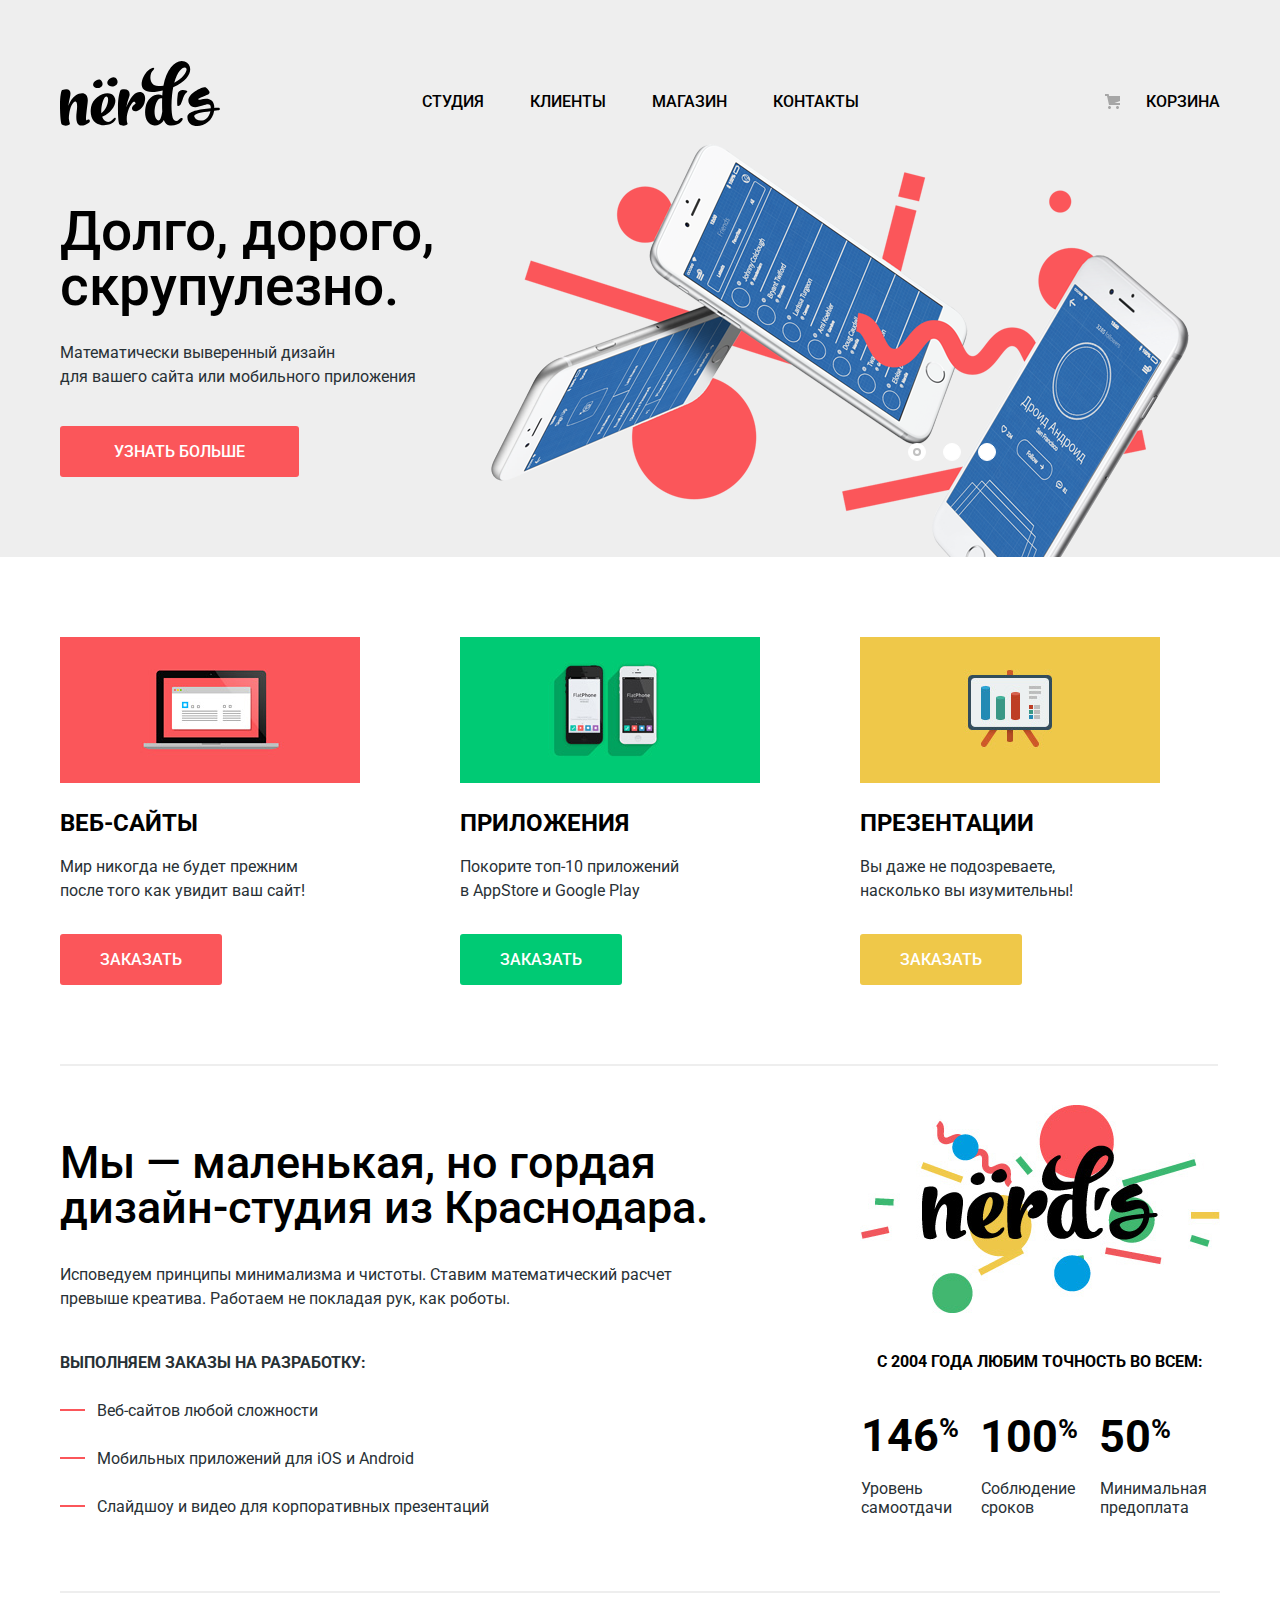
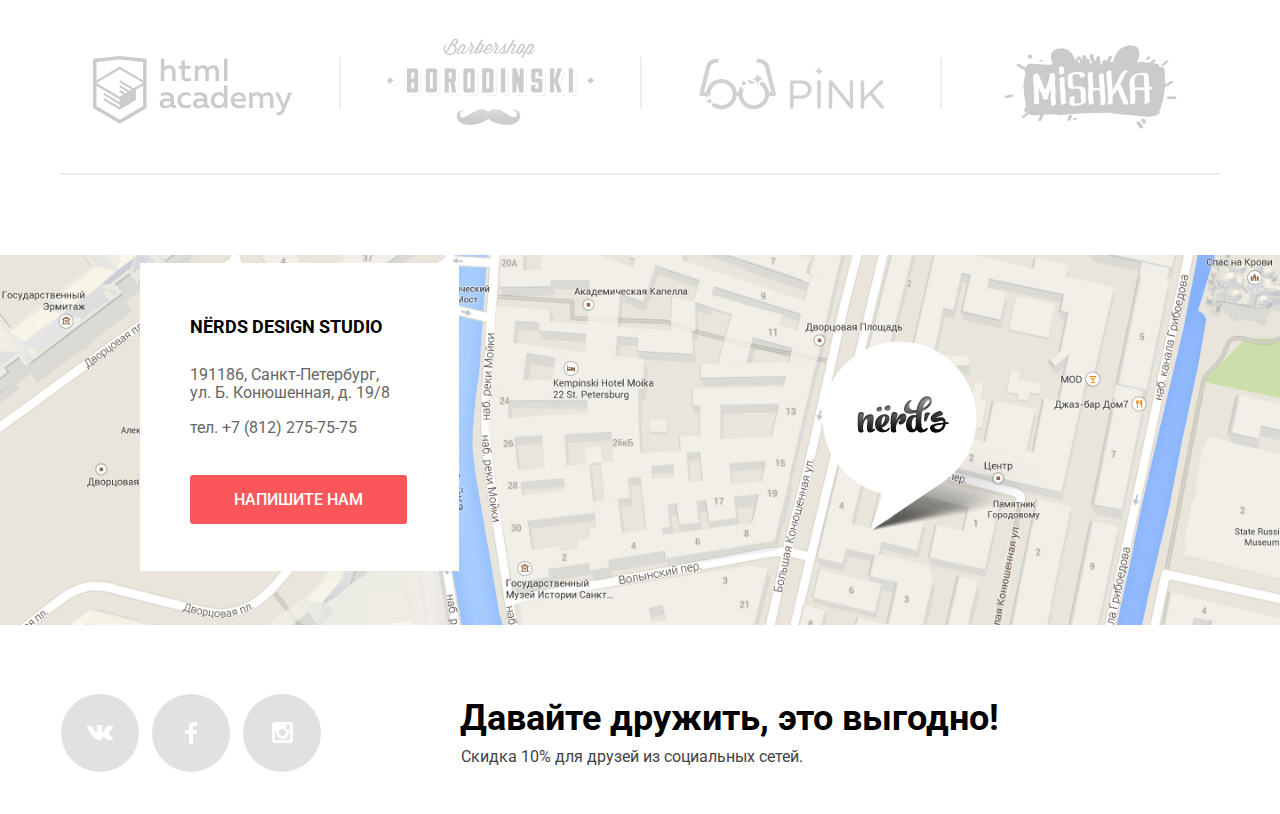
==== index.html @ abfa1b50 "Окончательные правки перед проверкой" ====
<!DOCTYPE html>
<html class="page" lang="ru">

<head>
  <meta charset="utf-8" />
  <title>HTML Academy: Нёрдс</title>
  <link href="https://fonts.googleapis.com/css2?family=Roboto:wght@400;500;700&display=swap" rel="stylesheet" />
  <link rel="stylesheet" href="css/normalize.css" />
  <link rel="stylesheet" href="css/style.css" />
</head>

<body class="page-body">
  <header class="main-header">
    <div class="main-navigation-container">
      <nav class="main-navigation">
        <a href="index.html " class="main-logo">
          <img src="img/nerds-logo.svg" class="main-logo-item" alt="Логотип дизайн студии Нёрдс" />
        </a>
        <ul class="nav-list">
          <li><a href="index.html" class="nav-item">Студия</a></li>
          <li><a href="blank.html" class="nav-item">Клиенты</a></li>
          <li><a href="catalog.html" class="nav-item">Магазин</a></li>
          <li><a href="blank.html" class="nav-item">Контакты</a></li>
        </ul>
        <ul class="basket">
          <li><img src="img/cart-icon.svg" width="15" height="15" alt="Иконка корзины" class="basket-ikon" /></li>
          <li><a href="https://blank.html/" class="basket-href">Корзина</a></li>
        </ul>
      </nav>
    </div>
  </header>
  <main class="main-content">
    <h1 class="visually-hidden">Дизайн-Студия Нёрдс</h1>
    <div class="slider-container">
      <ul class="slider-list">
        <li class="slider-item first current">
          <h3>
            Долго, дорого,<br />
            скрупулезно.
          </h3>
          <p>
            Математически выверенный дизайн<br />
            для вашего сайта или мобильного приложения
          </p>
          <a href="#" class="more-info-slider-btn" name="more-info-slider">Узнать больше</a>
          <div class="first-slide"></div>
        </li>
        <li class="slider-item second">
          <h3>
            Любим математику<br />
            как никто другой
          </h3>
          <p>
            Никакого креатива, только математические формулы<br />
            для расчета идеальных пропорций
          </p>
          <a href="#" class="more-info-slider-btn" name="more-info-slider">Узнать больше</a>
          <div class="second-slide"></div>
        </li>
        <li class="slider-item third">
          <h3>
            Только ночь,<br />
            только хардкор
          </h3>
          <p>
            Работать днем, как все? Мы против этого.<br />
            Ближе к полуночи работа только начинается.
          </p>
          <a href="#" class="more-info-slider-btn" name="more-info-slider">Узнать больше</a>
          <div class="third-slide"></div>
        </li>
      </ul>
      <div class="buttons-slider-container">
        <button type="button" name="1-slider" class="button-slider 1-slider">
          <div class="checked-button current"></div>
        </button>
        <button type="button" name="2-slider" class="button-slider 2-slider">
          <div class="checked-button"></div>
        </button>
        <button type="button" name="3-slider" class="button-slider 3-slider">
          <div class="checked-button"></div>
        </button>
      </div>
    </div>
    <div class="main-container">
      <section class="services">
        <h2 class="visually-hidden">Услуги</h2>
        <ul class="services-list">
          <li class="services-item img1">
            <h3>Веб-сайты</h3>
            <p>Мир никогда не будет прежним <br>после того как увидит ваш сайт!</p>
            <a href="#" class="web-order-btn" name="Web-order">Заказать</a>
          </li>
          <li class="services-item img2">
            <h3>Приложения</h3>
            <p>Покорите топ-10 приложений <br>в AppStore и Google Play</p>
            <a href="#" class="app-order-btn" name="App-order">Заказать</a>
          </li>
          <li class="services-item img3">
            <h3>Презентации</h3>
            <p>Вы даже не подозреваете, <br>насколько вы изумительны!</p>
            <a href="#" class="pres-order-btn" name="Pres-order">Заказать</a>
          </li>
        </ul>
      </section>
      <section class="about">
        <div class="about-container first">
          <h2 class="visually-hidden">О нас</h2>
          <p class="about-content heading">Мы — маленькая, но гордая дизайн-студия из Краснодара.</p>
          <p class="about-content description">Исповедуем принципы минимализма и чистоты. Ставим математический расчет
            превыше креатива. Работаем не покладая рук, как роботы.</p>
          <p class="about-content order-list">Выполняем заказы на разработку:</p>
          <ul class="features-list">
            <li class="features-item">Веб-сайтов любой сложности</li>
            <li class="features-item">Мобильных приложений для iOS и Android</li>
            <li class="features-item">Слайдшоу и видео для корпоративных презентаций</li>
          </ul>
        </div>
        <div class="about-container second">
          <img src="img/nerds-illustration1.jpg" width="360" height="208" alt="Логотип Нёрдс" />
          <p class="description-heading">с 2004 года Любим точность во всем:</p>
          <dl class="description-list">
            <div class="des-list-cont">
              <dt class="description-term one">Уровень самоотдачи</dt>
              <dd class="description-definition one">146<sup>%</sup></dd>
            </div>
            <div class="des-list-cont">
              <dt class="description-term two">Соблюдение сроков</dt>
              <dd class="description-definition two">100<sup>%</sup></dd>
            </div>
            <div class="des-list-cont">
              <dt class="description-term three">Минимальная предоплата</dt>
              <dd class="description-definition three">50<sup>%</sup></dd>
            </div>
          </dl>
        </div>
      </section>
      <section class="companies">
        <h2 class="visually-hidden">Партнеры</h2>
        <a href="https://htmlacademy.ru/intensive/htmlcss">
          <img src="img/group5.svg" alt="Html Academy" class="companies-item academy" />
        </a>
        <div class="border-element boone"></div>
        <a href="">
          <img src="img/logo-22.svg" alt="Barbershop Borodinski" class="companies-item borodinski" />
        </a>
        <div class="border-element botwo"></div>
        <a href="">
          <img src="img/logo-32.svg" alt="Pink" class="companies-item pink" />
        </a>
        <div class="border-element bothree"></div>
        <a href="">
          <img src="img/logo-42.svg" alt="Mishka" class="companies-item mishka" />
        </a>
      </section>
    </div>
  </main>
  <footer class="main-footer">
    <div class="map">
      <img src="img/map.jpg" alt="map" class="map-item">
      <img src="img/map-marker.png" alt="map-marker" class="map-marker">
      <div class="address-card">
        <h4>NЁRDS DESIGN STUDIO</h4>
        <p>191186, Санкт-Петербург,<br>ул. Б. Конюшенная, д. 19/8</p>
        <p class="adress-kard-p-position">тел. +7 (812) 275-75-75</p>
        <a href="#" class="adress-btn" name="adress-btn">Напишите нам</a>
      </div>
    </div>
    <div class="footer-container">
      <ul class="social">
        <li class="social-item">
          <a href="https://vk.com/" class="a-btn-soc"><img src="img/vk-icon.svg" class="a-btn-soc-icon"
              alt="vk_logo" /></a>
        </li>
        <li class="social-item">
          <a href="https://ru-ru.facebook.com/" class="a-btn-soc"><img src="img/fb-icon.svg" class="a-btn-soc-icon"
              alt="facebook" /></a>
        </li>
        <li class="social-item">
          <a href="https://www.instagram.com/" class="a-btn-soc"><img src="img/insta-icon.svg" class="a-btn-soc-icon"
              alt="instagram" /></a>
        </li>
      </ul>
      <div class="stuff">
        <p class="stuff-high">Давайте дружить, это выгодно!</p>
        <p class="stuff-low">Скидка 10% для друзей из социальных сетей.</p>
      </div>
    </div>
  </footer>
  <section class="modal-window">
    <h3>Напишите нам</h3>
    <form action="https://echo.htmlacademy.ru/courses" method="post" class="form-container">
      <label class="labelform name">
        Ваше имя:<input type="text" name="username" id="username-field" placeholder="Имя Фамилия"
          class="field name-field">
      </label>
      <label class="labelform email">
        Ваш email:<input type="email" name="user-email" id="user-email-field" placeholder="email@example.com"
          class="field mail-field">
      </label>
      <label class="labelform message">
        Текст письма:<textarea name="message" id="message-field" placeholder="В свободной форме"
          class="field message-field"></textarea>
      </label>
      <input type="submit" value="отправить" class="submit-button">
    </form>
    <button class="close-modal-button" aria-label="Закрыть"><img src="img/close-modal.svg"></button>
  </section>
</body>

</html>
---- css/style.css ----
:root {
  /*background color*/
  --main-background: #eeeeee;
  /*text-color*/
  --black-text: #000000;
  --white-text: #ffffff;
  --gray-text: #283136;
  --gray-text-product: #666666;
  --footer-text-p: #444444;

  /*special-colors*/
  --text-guidance: #fb565a;
  --main-logo-pressed: #a6a6a6;
  --catalog-button-guidance: #dfdfdf;
  --catalog-button-pressed: #d5d5d5;
  --logo-color-pressed: #a6a6a6;
  --product-background: #f2f2f2;
  --buy-bar-color: #4d4d4d;
  --range-line-color: #d7dcdf;

  /*Buttons*/

  --button-web: #fb565a;
  --web-order-btn-guidance: #e74246;
  --web-order-btn-pressed: #d7373b;

  --button-app: #00ca74;
  --app-order-btn-guidance: #00bc6c;
  --app-order-btn-pressed: #00aa62;

  --button-pres: #efc849;
  --pres-order-btn-guidance: #eab534;
  --pres-order-btn-pressed: #e5a722;
}

body {
  margin: 0px;
  padding: 0px;
  font-family: "Roboto", Arial, sans-serif;
  font-size: 16px;
  line-height: 24px;
  font-weight: 400;
  color: var(--black-text);
}
.page {
  height: 100%;
}
.page-body {
  min-height: 100%;
  display: grid;
  grid-template-rows: min-content 1fr min-content;
  align-content: start;
}
.page a {
  text-decoration: none;
}
img {
  max-width: 100%;
  height: auto;
}
.visually-hidden {
  position: absolute;
  width: 1px;
  height: 1px;
  margin: -1px;
  border: 0;
  padding: 0;
  white-space: nowrap;
  -webkit-clip-path: inset(100%);
  clip-path: inset(100%);
  clip: rect(0 0 0 0);
  overflow: hidden;
}

/*Header, navigation*/
.main-navigation {
  font-weight: 500;
  font-size: 16px;
  line-height: 30px;
  text-transform: uppercase;
  background-color: var(--main-background);
  display: flex;
  justify-content: space-between;
  align-items: center;
  width: 1160px;
  margin: 0 auto;
  padding: 0 10px;
  padding-top: 60px;
}
.main-navigation-container {
  background-color: var(--main-background);
}
.nav-list {
  position: relative;
  left: -22px;
  list-style: none;
  margin-top: 23px;
  padding: 0;
  display: flex;
  justify-content: space-between;
  align-items: center;
  width: 437px;
}
.basket {
  position: relative;
  top: 4px;
  list-style: none;
  margin: 0;
  padding: 0;
  display: flex;
  justify-content: space-between;
  width: 115px;
}
.basket-ikon {
  position: relative;
  top: 2px;
  max-width: 100%;
}
.nav-list a,
.basket a {
  color: var(--black-text);
}

.nav-list a:hover,
.nav-list a:focus,
.basket a:hover,
.basket a:focus {
  color: var(--text-guidance);
}
.nav-list a:active,
.basket a:active {
  cursor: default;
  mix-blend-mode: normal;
  opacity: 0.3;
  color: var(--black-text);
}
.nav-item.active {
  border-bottom: 2px solid var(--text-guidance);
  padding-bottom: 19px;
}
/*Slider*/
.slider-list {
  display: grid;
  grid-template-rows: 1fr;
  width: 1160px;
  margin: 0 auto;
  padding: 0px;
  margin-bottom: 6px;
}
.slider-container {
  background-color: var(--main-background);
  padding-bottom: 80px;
}
.slider-item {
  list-style: none;
  position: relative;
  display: none;
}
.slider-item.current {
  display: block;
}
.first-slide {
  position: absolute;
  top: -10px;
  left: 397px;
  z-index: 0;
  width: 760px;
  height: 431px;
  background-image: url("../img/nerds-index-slide1.png");
  background-repeat: no-repeat;
}
.second-slide {
  position: absolute;
  top: -11px;
  left: 397px;
  z-index: 0;
  width: 760px;
  height: 431px;
  background-image: url("../img/nerds-index-slide2.png");
  background-repeat: no-repeat;
  overflow: hidden;
}
.third-slide {
  position: absolute;
  top: -10px;
  left: 397px;
  z-index: 0;
  width: 760px;
  height: 431px;
  background-image: url("../img/nerds-index-slide3.png");
  background-repeat: no-repeat;
  overflow: hidden;
}
.slider-item h3 {
  position: relative;
  top: 13px;
  z-index: 1;
  font-weight: 500;
  font-size: 55px;
  line-height: 55px;
  margin-bottom: 25px;
}
.slider-item.second p {
  position: relative;
  top: 26px;
}
.slider-item.third p {
  position: relative;
  top: 26px;
}
.slider-item p {
  position: relative;
  top: 15px;
  z-index: 1;
  font-weight: normal;
  font-size: 16px;
  line-height: 24px;
  color: var(--gray-text);
  margin-bottom: 55px;
}
.more-info-slider-btn {
  position: relative;
  top: 10px;
  z-index: 1;
  font: inherit;
  text-align: center;
  color: var(--white-text);
  vertical-align: middle;
  background-color: var(--button-web);
  border: none;
  border-radius: 3px;
  text-transform: uppercase;
  outline: none;
  font-weight: 500;
  font-size: 16px;
  line-height: 18px;
  padding: 16px 54px;
}
.more-info-slider-btn:hover,
.more-info-slider-btn:focus {
  background-color: var(--web-order-btn-guidance);
}

.more-info-slider-btn:active {
  cursor: default;
  background-color: var(--web-order-btn-pressed);
  box-shadow: inset 0px 3px 0px rgba(0, 1, 1, 0.1);
  color: rgba(255, 255, 255, 0.3);
}
.buttons-slider-container {
  width: 88px;
  margin-left: 676px;
  display: flex;
  justify-content: space-between;
  position: relative;
  top: -16px;
  left: 232px;
}
.button-slider {
  width: 18px;
  height: 18px;
  border-radius: 50%;
  background-color: white;
  border: 1px solid white;
  position: relative;
  outline: none;
}
.checked-button {
  border: 2px solid #c1c1c1;
  border-radius: 50%;
  width: 4px;
  height: 4px;
  position: absolute;
  top: 4px;
  left: 4px;
  display: none;
}
.checked-button.current {
  display: block;
}
/*Main-container*/
.main-container {
  width: 1160px;
  margin: 0 auto;
  padding: 0 10px;
}
/*Services*/
.services {
  margin-top: 80px;
  margin-bottom: 93px;
}
.services-list {
  list-style: none;
  display: grid;
  grid-template-columns: 1fr 1fr 1fr;
  column-gap: 70px;
  padding-left: 0px;
  margin: 0;
  padding: 0;
}
.services-item {
  text-align: left;
}
.services-item.img2 {
  margin-left: -10px;
}
.services-item.img3 {
  margin-left: -20px;
}
.services-item.img1::before {
  content: url("../img/illustration-11.jpg");
}
.services-item.img2::before {
  content: url("../img/illustration-21.jpg");
}
.services-item.img3::before {
  content: url("../img/illustration-31.jpg");
}
.services-item h3 {
  margin-top: 18px;
  font-size: 24px;
  line-height: 30px;
  text-transform: uppercase;
}
.services-item p {
  margin-top: -7px;
  margin-bottom: 44px;
  font-size: 16px;
  line-height: 24px;
  color: var(--gray-text);
}

.web-order-btn {
  font: inherit;
  text-align: center;
  color: var(--white-text);
  vertical-align: middle;
  background-color: var(--button-web);
  border: none;
  border-radius: 3px;
  text-transform: uppercase;
  outline: none;
  font-weight: 500;
  font-size: 16px;
  line-height: 18px;
  padding: 16px 40px;
}

.web-order-btn:hover,
.web-order-btn:focus {
  background-color: var(--web-order-btn-guidance);
}

.web-order-btn:active {
  cursor: default;
  background-color: var(--web-order-btn-pressed);
  box-shadow: inset 0px 3px 0px rgba(0, 1, 1, 0.1);
  color: rgba(255, 255, 255, 0.3);
}

.app-order-btn {
  font: inherit;
  text-align: center;
  color: var(--white-text);
  vertical-align: middle;
  background-color: var(--button-app);
  border: none;
  border-radius: 3px;
  text-transform: uppercase;
  outline: none;
  font-weight: 500;
  font-size: 16px;
  line-height: 18px;
  padding: 16px 40px;
}
.app-order-btn:hover,
.app-order-btn:focus {
  background-color: var(--app-order-btn-guidance);
}

.app-order-btn:active {
  cursor: default;
  background-color: var(--app-order-btn-pressed);
  box-shadow: inset 0px 3px 0px rgba(0, 1, 1, 0.1);
  color: rgba(255, 255, 255, 0.3);
}

.pres-order-btn {
  font: inherit;
  text-align: center;
  color: var(--white-text);
  vertical-align: middle;
  background-color: var(--button-pres);
  border: none;
  border-radius: 3px;
  text-transform: uppercase;
  outline: none;
  font-weight: 500;
  font-size: 16px;
  line-height: 18px;
  padding: 16px 40px;
}
.pres-order-btn:hover,
.pres-order-btn:focus {
  background-color: var(--pres-order-btn-guidance);
}
.pres-order-btn:active {
  cursor: default;
  background-color: var(--pres-order-btn-pressed);
  box-shadow: inset 0px 3px 0px rgba(0, 1, 1, 0.1);
  color: rgba(255, 255, 255, 0.3);
}
/*About*/
.about {
  display: grid;
  grid-template-columns: 2fr 1fr;
  border-top: 2px solid var(--main-background);
  padding-top: 39px;
  margin-bottom: 56px;
  column-gap: 140px;
  width: 1158px;
}
.about-container.first {
  margin-top: -10px;
}
.about-content.heading {
  font-weight: 500;
  font-size: 45px;
  line-height: 45px;
}
.about-content.description {
  font-size: 16px;
  line-height: 24px;
  color: var(--gray-text);
  margin-top: -12px;
}
.about-content.order-list {
  font-size: 16px;
  line-height: 24px;
  text-transform: uppercase;
  color: var(--gray-text);
  font-weight: bold;
  margin-top: 40px;
}
.features-list {
  list-style: none;
  font-size: 16px;
  line-height: 24px;
  color: var(--gray-text);
  padding-left: 0px;
  margin-top: 23px;
}
.features-item {
  margin-top: 24px;
}

.features-item::before {
  content: url("../img/ul-line-index.svg");
  margin-right: 12px;
  position: relative;
  top: -5px;
}
.about-container img {
  margin-left: 2px;
}
.description-heading {
  font-weight: bold;
  font-size: 16px;
  line-height: 24px;
  text-transform: uppercase;
  margin-top: 30px;
  margin-left: 19px;
}
.description-term {
  font-size: 16px;
  line-height: 19px;
  color: var(--gray-text);
  margin-top: 10px;
}
.description-definition {
  font-weight: bold;
  font-size: 45px;
  line-height: 64px;
  margin-left: -1px;
}
.description-definition sup {
  font-size: 61%;
}
.description-term.one {
  margin-top: 11px;
  margin-left: 3px;
}
.description-definition.one {
  margin-left: 3px;
}
.description-list {
  display: flex;
  width: 360px;
  margin-top: 30px;
}
.des-list-cont {
  display: flex;
  flex-direction: column-reverse;
  margin-left: 0px;
  margin-right: 22px;
}
/*Companies*/
.companies {
  display: flex;
  justify-content: space-around;
  align-items: center;
  border-top: 2px solid var(--main-background);
  border-bottom: 2px solid var(--main-background);
  height: 180px;
  margin-bottom: 80px;
}
.border-element {
  width: 2px;
  height: 52px;
  background-color: var(--main-background);
}
.border-element.boone {
  position: relative;
  left: -3px;
}
.border-element.botwo {
  position: relative;
  left: -24px;
}
.border-element.bothree {
  position: relative;
  left: -22px;
}
.companies-item {
  opacity: 0.2;
}
.companies-item.academy {
  position: relative;
  top: 10px;
  left: 5px;
}
.companies-item.borodinski {
  position: relative;
  top: 4px;
  left: -13px;
}
.companies-item.pink {
  position: relative;
  top: 4px;
  left: -22px;
}
.companies-item.mishka {
  position: relative;
  top: 7px;
  left: -15px;
}
.companies-item:hover,
.companies-item:focus {
  opacity: 1;
}
.companies-item:active {
  opacity: 0.1;
}
/*Footer*/
.main-footer {
  margin: 0 auto;
}
.footer-container {
  width: 1160px;
  display: grid;
  grid-template-columns: 1fr 2fr;
  margin: 0 auto;
}
.map {
  position: relative;
  justify-self: center;
  padding: 0px;
  width: 100%;
  margin: 0 auto;
}
.map-marker {
  position: absolute;
  left: 822px;
  top: 86px;
}
.address-card {
  position: absolute;
  left: 140px;
  bottom: 61px;
  width: 319px;
  height: 308px;
  background-color: var(--white-text);
}
.address-card h4 {
  font-weight: bold;
  font-size: 18px;
  line-height: 30px;
  text-transform: uppercase;
  margin-top: 49px;
  margin-left: 50px;
  margin-top: 49px;
}
.address-card p {
  font-weight: normal;
  font-size: 16px;
  line-height: 18px;
  color: var(--gray-text-product);
  margin-left: 50px;
  margin-top: 17px;
}
.adress-kard-p-position {
  margin-bottom: 51px;
}
.adress-btn {
  border-radius: 3px;
  background-color: var(--button-web);
  color: var(--white-text);
  font-weight: 500;
  font-size: 16px;
  line-height: 18px;
  padding: 15px 44px;
  text-transform: uppercase;
  margin-left: 50px;
}
.adress-btn:hover,
.adress-btn:focus {
  background-color: var(--web-order-btn-guidance);
}
.adress-btn:active {
  cursor: default;
  background-color: var(--web-order-btn-pressed);
  box-shadow: inset 0px 3px 0px rgba(0, 1, 1, 0.1);
  color: rgba(255, 255, 255, 0.3);
}
.social {
  list-style: none;
  padding: 0 10px;
  display: flex;
  width: 261px;
  position: relative;
  left: -9px;
  top: 46px;
}
.a-btn-soc {
  border-radius: 50%;
  background: linear-gradient(0deg, #e1e1e1, #e1e1e1), #ffffff;
  display: flex;
  width: 78px;
  height: 78px;
  justify-content: center;
  margin-right: 13px;
}
.a-btn-soc-icon {
  margin: auto;
}
.a-btn-soc:hover,
.a-btn-soc:focus {
  background: linear-gradient(0deg, #e74246, #e74246), #ffffff;
}
.a-btn-soc:active {
  background: linear-gradient(0deg, #d7373b, #d7373b), #ffffff;
  box-shadow: inset 0px 3px 0px rgba(0, 1, 1, 0.1);
}
.a-btn-soc:active .a-btn-soc-icon {
  opacity: 0.3;
}
.stuff {
  padding: 0 10px;
}
.stuff-high {
  font-weight: bold;
  font-size: 36px;
  line-height: 36px;
  margin-top: 68px;
  margin-left: 3px;
}
.stuff-low {
  font-weight: normal;
  font-size: 16px;
  line-height: 22px;
  color: var(--footer-text-p);
  margin-top: -26px;
  margin-left: 4px;
}
/*Modal*/
.modal-window {
  position: fixed;
  top: 15%;
  left: 472px;
  z-index: 20;
  width: 960px;
  height: 590px;
  font-family: inherit;
  background: #ffffff;
  box-shadow: 0px 20px 40px rgba(0, 0, 0, 0.4);
  display: none;
}
.form-container {
  display: flex;
  margin-left: 100px;
  margin-top: 56px;
  flex-wrap: wrap;
  width: 761px;
  height: 353px;
}
.modal-window h3 {
  position: relative;
  top: 19px;
  left: 100px;
  font-weight: bold;
  font-size: 45px;
  line-height: 53px;
}
.labelform {
  display: flex;
  flex-direction: column;
  font-weight: bold;
  font-size: 16px;
  line-height: 18px;
}
.labelform.email {
  position: relative;
  left: 40px;
}
.labelform.message {
  position: relative;
  top: 10px;
  left: 1px;
}
.field {
  border: 2px solid #d7dcde;
  box-sizing: border-box;
  border-radius: 3px;
  width: 360px;
  height: 50px;
}
.field:hover {
  background: #ffffff;
  border: 2px solid #b4b9bb;
  box-sizing: border-box;
  border-radius: 3px;
}
.field:focus {
  background: #ffffff;
  border: 2px solid #000000;
  box-sizing: border-box;
  border-radius: 3px;
  color: black;
}
.name-field {
  width: 360px;
  height: 50px;
  position: relative;
  top: 8px;
  padding-left: 14px;
}
.name-field:invalid {
  background: #ffffff;
  border: 2px solid #e74246;
  box-sizing: border-box;
  border-radius: 3px;
}
.mail-field {
  position: relative;
  top: 9px;
  width: 360px;
  height: 50px;
  padding-left: 14px;
}
.mail-field:invalid {
  background: #ffffff;
  border: 2px solid #e74246;
  box-sizing: border-box;
  border-radius: 3px;
}
.message-field {
  position: relative;
  top: 9px;
  width: 760px;
  height: 118px;
  resize: none;
  padding-top: 14px;
  padding-left: 14px;
}
.field::placeholder {
  font-family: inherit;
  font-style: normal;
  font-weight: normal;
  font-size: 16px;
  line-height: 18px;
  color: var(--footer-text-p);
  opacity: 0.5;
}
.field:focus::placeholder {
  opacity: 1;
}
.submit-button {
  border-radius: 3px;
  background-color: var(--button-web);
  color: var(--white-text);
  font-weight: 500;
  font-size: 16px;
  line-height: 18px;
  text-transform: uppercase;
  outline: none;
  border: none;
  width: 259px;
  height: 50px;
  position: relative;
  top: 34px;
  left: 1px;
}
.submit-button:hover,
.submit-button:focus {
  background-color: var(--web-order-btn-guidance);
  outline: none;
}
.submit-button:active {
  cursor: default;
  background-color: var(--web-order-btn-pressed);
  box-shadow: inset 0px 3px 0px rgba(0, 1, 1, 0.1);
  color: rgba(255, 255, 255, 0.3);
  outline: none;
}
.close-modal-button {
  position: absolute;
  top: 72px;
  right: 84px;
  width: 33px;
  height: 33px;
  background-color: transparent;
  border: 0;
  cursor: pointer;
  outline: none;
}
.close-modal-button img {
  width: 33px;
  height: 33px;
  opacity: 0.3;
}
.close-modal-button img:hover,
.close-modal-button img:focus {
  opacity: 1;
}
.close-modal-button img:active {
  opacity: 0.1;
}
/*Catalog*/
.magasine-header-container {
  background-color: var(--main-background);
  padding-top: 68px;
  padding-bottom: 108px;
  margin-bottom: 58px;
}
.magasine-header {
  background-color: var(--main-background);
  text-align: center;
  width: 1160px;
  margin: 0 auto;
  font-weight: 500;
  font-size: 55px;
  line-height: 55px;
}
.catalog-container {
  display: grid;
  grid-template-areas:
     "price sorting"
     "price product";
  grid-template-columns: min-content 1fr;
  align-content: start;
  width: 1160px;
  margin: 0 auto;
}
/*Price&flex*/
.price {
  grid-area: price;
  width: 260px;
}
.price-container {
  display: flex;
  flex-direction: column;
}
.grid-choise-container {
  display: flex;
  flex-direction: column;
}
.features-checkbox-container {
  display: flex;
  flex-direction: column;
  align-items: flex-start;
  justify-content: space-between;
}
/*Range*/
.price-range-container {
  margin: 0;
  padding: 0;
  border: none;
}
.range-filter {
  width: 260px;
  margin-top: 49px;
}
.price-range-container legend {
  font-size: 18px;
  line-height: 24px;
  text-transform: uppercase;
  font-weight: 700;
}
.range-controls {
  position: relative;
  top: 2px;
  height: 41px;
  background-color: #f1f1f1;
  border-radius: 5px;
  margin-bottom: 16px;
  padding-top: 39px;
  padding-right: 20px;
  padding-left: 20px;
}
.range-controls .scale {
  height: 2px;
  background: #d7dcde;
}
.range-controls .bar {
  width: 70%;
  height: 2px;
  background: #00ca74;
}
.range-controls .toggle {
  position: absolute;
  top: 31px;
  left: 0;
  width: 4px;
  height: 4px;
  padding: 0;
  border: 8px solid #ffffff;
  background-color: #ababab;
  border-radius: 50%;
  box-shadow: 0 2px 1px 0 #cfcfcf;
  cursor: pointer;
}
.range-controls .toggle-min {
  left: 18px;
}

.range-controls .toggle-max {
  left: 160px;
}
.price-controls label {
  text-transform: uppercase;
  font-family: inherit;
  font-size: 16px;
  margin-top: -1px;
  margin-left: 0px;
}
.price-controls input {
  font-family: inherit;
  width: 60px;
  height: 20px;
  padding: 10px;
  padding-left: 18px;
  padding-right: 2px;
  margin-left: 8px;
  text-align: center;
  color: #283136;
  border: none;
  border-radius: 5px;
  background: #f1f1f1;
  font-weight: normal;
  font-size: 16px;
  line-height: 22px;
}
.price-controls {
  display: flex;
  justify-content: space-between;
}
/*Radio*/
.grid-choise-container {
  font-weight: normal;
  font-size: 16px;
  line-height: 19px;
  color: var(--gray-text);
  margin: 0;
  padding: 0;
  border: none;
  position: relative;
  top: 53px;
}
.grid-choise-container legend {
  text-transform: uppercase;
  font-weight: bold;
  font-size: 18px;
  line-height: 30px;
  color: var(--black-text);
}
.radio {
  margin-left: 36px;
  font-weight: normal;
  font-size: 16px;
  line-height: 19px;
  color: var(--gray-text);
}
.radio-input {
  position: absolute;
  width: 1px;
  height: 1px;
  overflow: hidden;
  clip: rect(0 0 0 0);
  padding-left: 30px;
}
.radio-button {
  width: 25px;
  height: 25px;
  opacity: 0.4;
  background-image: url(../img/radio-off.svg);
}
.radio-input:checked + .radio-button {
  background-image: url(../img/radio-on.svg);
}
.radio-input:focus + .radio-button {
  opacity: 1;
}
.radio-input:disabled + .radio-button {
  opacity: 0.1;
}
.radio.adaptive {
  margin-top: 16px;
}
.radio.fixed {
  margin-top: 21px;
}
.radio.rubber {
  margin-top: 21px;
}
.radio-button.adaptive {
  position: absolute;
  top: 43px;
  left: 0px;
}
.radio-button.fixed {
  position: absolute;
  left: 0px;
  top: 83px;
}
.radio-button.rubber {
  position: absolute;
  top: 123px;
  left: 0;
}
/*Check-box*/
.features-checkbox-container {
  font-weight: normal;
  font-size: 16px;
  line-height: 19px;
  color: var(--gray-text);
  padding: 0;
  border: none;
  margin-top: 99px;
  margin-left: 1px;
}
.features-checkbox-container legend {
  text-transform: uppercase;
  font-weight: bold;
  font-size: 18px;
  line-height: 30px;
  color: var(--black-text);
  margin-bottom: 16px;
}
.check {
  font-weight: normal;
  font-size: 16px;
  line-height: 19px;
  color: var(--gray-text);
  margin-bottom: 21px;
  margin-left: 35px;
}
.check_input {
  position: absolute;
  width: 1px;
  height: 1px;
  overflow: hidden;
  clip: rect(0 0 0 0);
  padding-left: 30px;
}
.check-box {
  width: 23px;
  height: 23px;
  background-image: url(../img/checkbox-off.svg);
  opacity: 0.4;
  margin-left: -30px;
}
.check_input:checked + .check-box {
  background-image: url(../img/checkbox-on.svg);
  width: 25px;
}
.check-input:hover + .check-box {
  opacity: 1;
}
.check_input:focus + .check-box {
  opacity: 1;
}
.check_input:disabled + .check-box {
  opacity: 0.1;
}

.check-box.slider {
  position: absolute;
  left: 402px;
  top: 921px;
}
.check-box.advantages {
  position: absolute;
  left: 402px;
  top: 961px;
}
.check-box.news {
  position: absolute;
  left: 402px;
  top: 1001px;
}
.check-box.gallery {
  position: absolute;
  left: 402px;
  top: 1041px;
}
.check-box.cart-basket {
  position: absolute;
  left: 402px;
  top: 1081px;
}

/*Sorting-show-button*/
.sorting-show-button {
  background-color: var(--main-background);
  color: var(--black-text);
  border-radius: 3px;
  font: inherit;
  text-align: center;
  vertical-align: middle;
  border: none;
  text-transform: uppercase;
  outline: none;
  font-weight: 500;
  font-size: 16px;
  line-height: 18px;
  padding: 16px 88px;
  margin-top: 30px;
  margin-left: -1px;
}
.sorting-show-button:hover,
.sorting-show-button:focus {
  background-color: var(--catalog-button-guidance);
}
.sorting-show-button:active {
  cursor: default;
  background-color: var(--catalog-button-pressed);
  box-shadow: inset 0px 3px 0px rgba(0, 1, 1, 0.1);
  mix-blend-mode: normal;
  opacity: 0.3;
}
/*Sorting*/
.sorting {
  grid-area: sorting;
  width: 759px;
  display: flex;
  justify-content: space-between;
  margin-left: 140px;
  margin-top: -18px;
}
.sorting h2 {
  text-transform: uppercase;
  font-weight: bold;
  font-size: 18px;
  line-height: 30px;
}
.sorting-list {
  list-style: none;
  display: flex;
  justify-content: space-between;
  width: 359px;
  margin-top: 17px;
}
.sorting-list h2 {
  text-transform: uppercase;
  font-weight: bold;
  font-size: 18px;
  line-height: 30px;
}
.sorting-item a {
  font-size: 14px;
  line-height: 18px;
  align-items: center;
  text-transform: uppercase;
  color: var(--black-text);
  mix-blend-mode: normal;
  opacity: 0.3;
}
.sorting-item a:hover,
.sorting-item a:focus {
  opacity: 0.6;
}
.sorting-item a:active {
  color: var(--black-text);
  opacity: 1;
}
.sorting-a.active {
  opacity: 1;
}
.sorting-item.bb {
  margin-left: -6px;
}
.sorting-item.cc {
  margin-left: -7px;
}
.sorting-item.to-down {
  position: relative;
  left: 15px;
  top: -1px;
}
/*Product*/
.product {
  grid-area: product;
  display: flex;
  justify-content: flex-end;
  flex-wrap: wrap;
}
.product-list {
  list-style: none;
  display: grid;
  grid-template-columns: 1fr 1fr;
  grid-gap: 40px;
  margin-bottom: 55px;
}
.product-item {
  position: relative;
  top: 56px;
  border: 1px solid rgba(0, 0, 0, 0.1);
  border-radius: 0 0 5px 5px;
  background-color: var(--product-background);
  width: 358px;
  margin-bottom: 30px;
}
.product-item img {
  display: block;
}
.product-item::before {
  content: url("../img/product-bar.svg");
  margin: 0px;
  width: 360px;
  position: absolute;
  top: -41px;
  left: -1px;
  opacity: 0.2;
}
.product-item:hover::before {
  opacity: 1;
}
.product-item:hover {
  box-shadow: 0px 6px 15px rgba(0, 1, 1, 0.25);
  border: none;
}
.button-buy {
  position: absolute;
  bottom: 42px;
  background-color: var(--button-web);
  border-radius: 3px;
  font: inherit;
  text-align: center;
  vertical-align: middle;
  border: none;
  text-transform: uppercase;
  outline: none;
  font-weight: 500;
  font-size: 16px;
  line-height: 18px;
  color: var(--white-text);
  text-align: center;
  text-transform: uppercase;
  padding: 17px 72px;
  margin-left: 80px;
  margin-right: 80px;
}
.button-buy:hover,
.button-buy:focus {
  background-color: var(--web-order-btn-guidance);
}
.button-buy:active {
  cursor: default;
  background-color: var(--web-order-btn-pressed);
  box-shadow: inset 0px 3px 0px rgba(0, 1, 1, 0.1);
}
.product-name-a {
  text-decoration: none;
  margin-top: 26px;
  color: var(--black-text);
  display: block;
  width: min-content;
  margin: auto;
}
.product-name-a:hover,
.product-name-a:focus {
  font-weight: bold;
  font-size: 18px;
  line-height: 30px;
  color: var(--text-guidance);
}
.product-name-a:active {
  font-weight: bold;
  font-size: 18px;
  line-height: 30px;
  color: rgba(0, 0, 0, 0.3);
}
.product-item:hover .buy-bar {
  display: block;
}
.buy-bar {
  position: absolute;
  top: 348px;
  left: -1px;
  width: 360px;
  height: 231px;
  background-color: var(--main-background);
  align-items: center;
  border-radius: 0 0 5px 5px;
  display: none;
}
.buy-bar h3 {
  font-weight: 700;
  font-size: 18px;
  line-height: 30px;
  text-align: center;
  text-transform: uppercase;
  margin-top: 26px;
  margin-bottom: 16px;
}
.buy-bar p {
  font-weight: normal;
  font-size: 16px;
  line-height: 18px;
  text-align: center;
  color: var(--gray-text-product);
}
.pagination {
  list-style: none;
  display: flex;
  justify-content: space-between;
  width: 443px;
  margin-top: 39px;
  margin-bottom: 72px;
  margin-right: auto;
  margin-left: 101px;
}
.page-nav-item a {
  background-color: var(--main-background);
  color: var(--black-text);
  align-items: center;
  text-align: center;
  text-transform: uppercase;
  font-weight: 500;
  font-size: 16px;
  line-height: 18px;
  border-radius: 3px;
  padding: 16px 20px;
}
.page-nav-item a:hover,
.page-nav-item a:focus {
  background-color: var(--catalog-button-guidance);
}
.page-nav-item a:active {
  background-color: var(--catalog-button-pressed);
  box-shadow: inset 0px 3px 0px rgba(0, 1, 1, 0.1);
  mix-blend-mode: normal;
  color: rgba(0, 1, 1, 0.3);
}
.page-nav-item.active a {
  background: rgba(0, 0, 0, 0.0001);
  border: 3px solid #dbdbdb;
  box-sizing: border-box;
  border-radius: 3px;
  padding: 13px 17px;
  align-items: center;
  text-align: center;
  text-transform: uppercase;
}
.page-nav-item-next a {
  background-color: var(--main-background);
  color: var(--black-text);
  align-items: center;
  text-align: center;
  text-transform: uppercase;
  font-weight: 500;
  font-size: 16px;
  line-height: 18px;
  border-radius: 3px;
  padding: 16px 78px;
}
.page-nav-item-next a:hover,
.page-nav-item-next a:focus {
  background-color: var(--catalog-button-guidance);
}
.page-nav-item-next a:active {
  background-color: var(--catalog-button-pressed);
  box-shadow: inset 0px 3px 0px rgba(0, 1, 1, 0.1);
  mix-blend-mode: normal;
  color: rgba(0, 1, 1, 0.3);
}
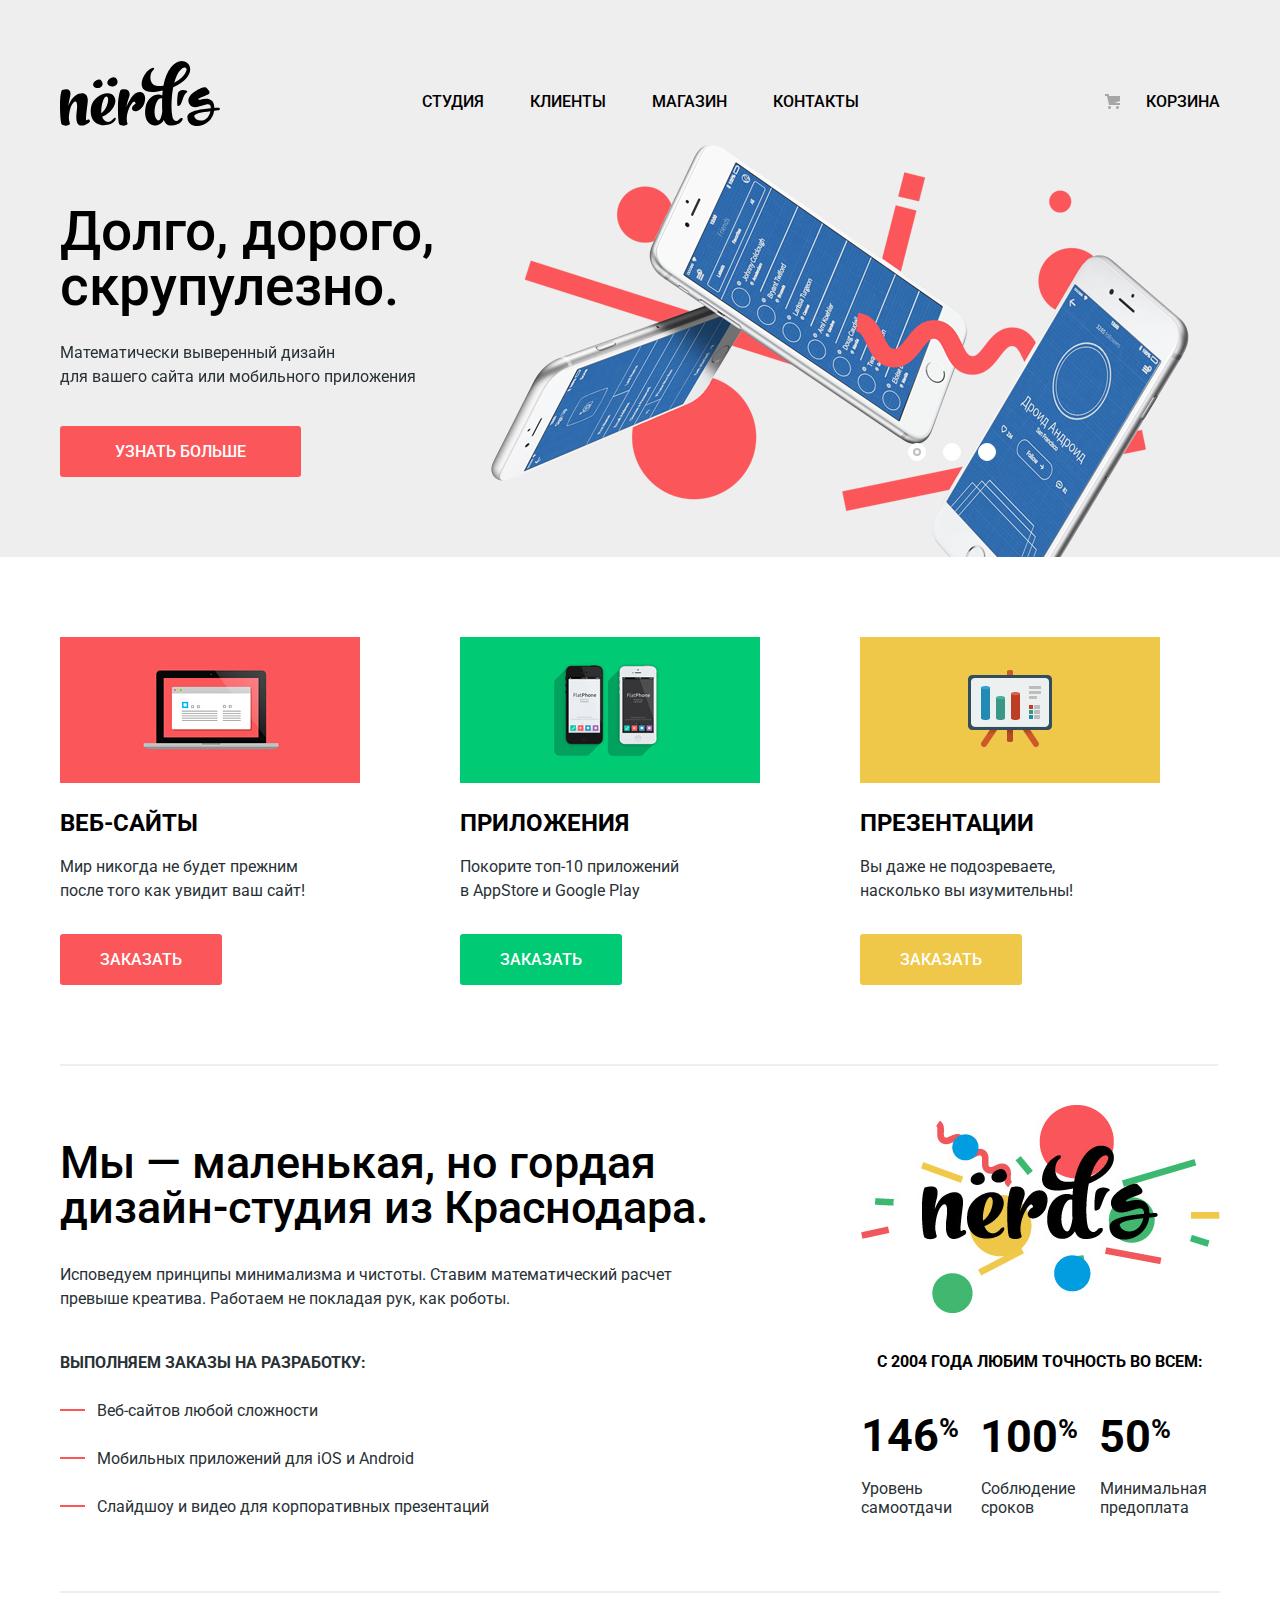
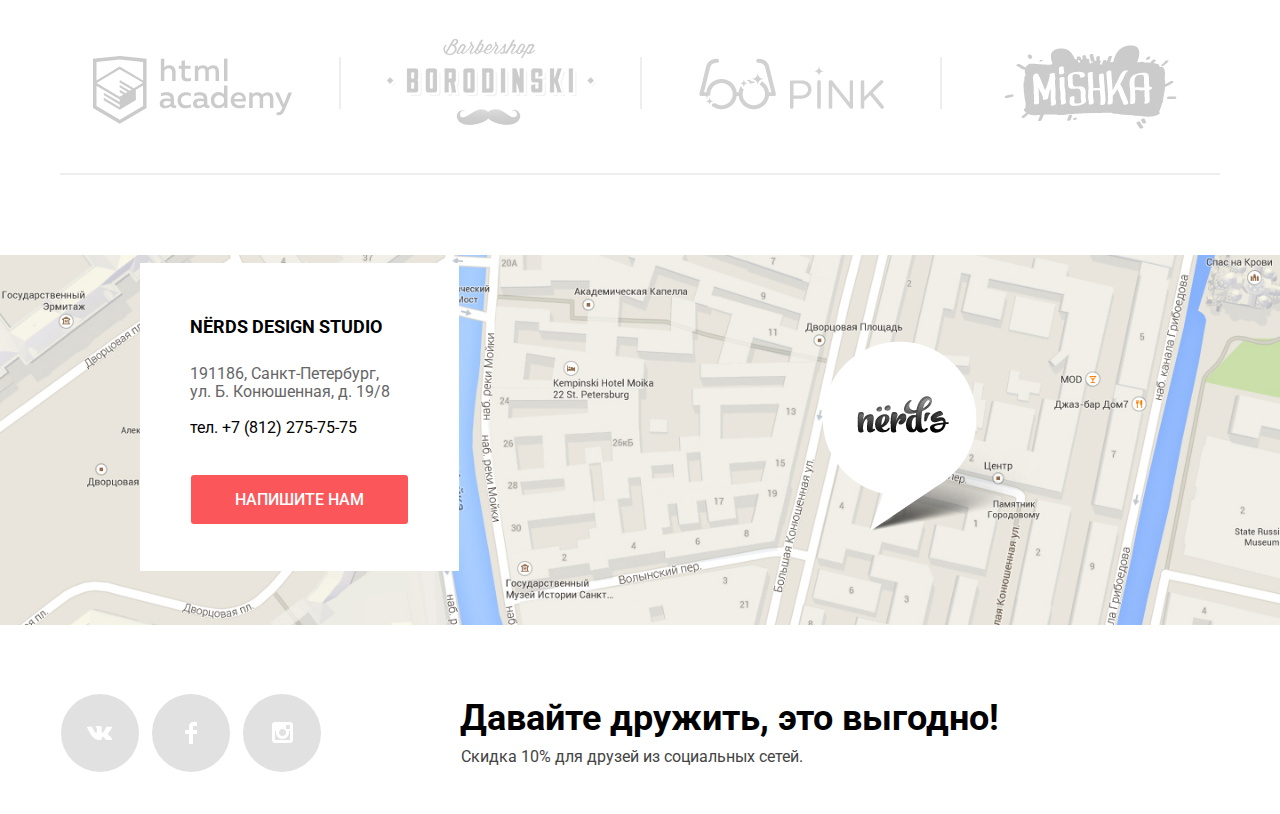
==== commit 4a6b6c07: "js" ====
--- a/index.html
+++ b/index.html
@@ -14,7 +14,7 @@
     <div class="main-navigation-container">
       <nav class="main-navigation">
         <a href="index.html " class="main-logo">
-          <img src="img/nerds-logo.svg" class="main-logo-item" alt="Логотип дизайн студии Нёрдс" />
+          <img src="img/nerds-logo.svg" class="main-logo-item" width="160" height="65" alt="Логотип дизайн студии Нёрдс" />
         </a>
         <ul class="nav-list">
           <li><a href="index.html" class="nav-item">Студия</a></li>
@@ -38,7 +38,7 @@
             Долго, дорого,<br />
             скрупулезно.
           </h3>
-          <p>
+          <p class="first-p">
             Математически выверенный дизайн<br />
             для вашего сайта или мобильного приложения
           </p>
@@ -50,7 +50,7 @@
             Любим математику<br />
             как никто другой
           </h3>
-          <p>
+          <p class="second-p">
             Никакого креатива, только математические формулы<br />
             для расчета идеальных пропорций
           </p>
@@ -62,7 +62,7 @@
             Только ночь,<br />
             только хардкор
           </h3>
-          <p>
+          <p class="third-p">
             Работать днем, как все? Мы против этого.<br />
             Ближе к полуночи работа только начинается.
           </p>
@@ -72,13 +72,13 @@
       </ul>
       <div class="buttons-slider-container">
         <button type="button" name="1-slider" class="button-slider 1-slider">
-          <div class="checked-button current"></div>
+          <span class="checked-button current"></span>
         </button>
         <button type="button" name="2-slider" class="button-slider 2-slider">
-          <div class="checked-button"></div>
+          <span class="checked-button"></span>
         </button>
         <button type="button" name="3-slider" class="button-slider 3-slider">
-          <div class="checked-button"></div>
+          <span class="checked-button"></span>
         </button>
       </div>
     </div>
@@ -138,46 +138,46 @@
       <section class="companies">
         <h2 class="visually-hidden">Партнеры</h2>
         <a href="https://htmlacademy.ru/intensive/htmlcss">
-          <img src="img/group5.svg" alt="Html Academy" class="companies-item academy" />
+          <img src="img/group5.svg" alt="Html Academy" width="199" height="68" class="companies-item academy" />
         </a>
         <div class="border-element boone"></div>
         <a href="">
-          <img src="img/logo-22.svg" alt="Barbershop Borodinski" class="companies-item borodinski" />
+          <img src="img/logo-22.svg" alt="Barbershop Borodinski" width="209" height="90" class="companies-item borodinski" />
         </a>
         <div class="border-element botwo"></div>
         <a href="">
-          <img src="img/logo-32.svg" alt="Pink" class="companies-item pink" />
+          <img src="img/logo-32.svg" alt="Pink" width="185" height="52" class="companies-item pink" />
         </a>
         <div class="border-element bothree"></div>
         <a href="">
-          <img src="img/logo-42.svg" alt="Mishka" class="companies-item mishka" />
+          <img src="img/logo-42.svg" alt="Mishka" width="173" height="84" class="companies-item mishka" />
         </a>
       </section>
     </div>
   </main>
   <footer class="main-footer">
     <div class="map">
-      <img src="img/map.jpg" alt="map" class="map-item">
-      <img src="img/map-marker.png" alt="map-marker" class="map-marker">
+      <img src="img/map.jpg" alt="map" width="1440" height="416" class="map-item">
+      <img src="img/map-marker.png" alt="map-marker" width="231" height="190" class="map-marker">
       <div class="address-card">
         <h4>NЁRDS DESIGN STUDIO</h4>
         <p>191186, Санкт-Петербург,<br>ул. Б. Конюшенная, д. 19/8</p>
-        <p class="adress-kard-p-position">тел. +7 (812) 275-75-75</p>
+        <a href="tel:+7 (812) 275-75-75" class="adress-kard-a-position">тел. +7 (812) 275-75-75</a>
         <a href="#" class="adress-btn" name="adress-btn">Напишите нам</a>
       </div>
     </div>
     <div class="footer-container">
       <ul class="social">
         <li class="social-item">
-          <a href="https://vk.com/" class="a-btn-soc"><img src="img/vk-icon.svg" class="a-btn-soc-icon"
+          <a href="https://vk.com/" class="a-btn-soc"><img src="img/vk-icon.svg" width="26" height="15" class="a-btn-soc-icon"
               alt="vk_logo" /></a>
         </li>
         <li class="social-item">
-          <a href="https://ru-ru.facebook.com/" class="a-btn-soc"><img src="img/fb-icon.svg" class="a-btn-soc-icon"
+          <a href="https://ru-ru.facebook.com/" class="a-btn-soc"><img src="img/fb-icon.svg" width="12" height="22" class="a-btn-soc-icon"
               alt="facebook" /></a>
         </li>
         <li class="social-item">
-          <a href="https://www.instagram.com/" class="a-btn-soc"><img src="img/insta-icon.svg" class="a-btn-soc-icon"
+          <a href="https://www.instagram.com/" class="a-btn-soc"><img src="img/insta-icon.svg" width="21" height="21" class="a-btn-soc-icon"
               alt="instagram" /></a>
         </li>
       </ul>
@@ -204,8 +204,11 @@
       </label>
       <input type="submit" value="отправить" class="submit-button">
     </form>
-    <button class="close-modal-button" aria-label="Закрыть"><img src="img/close-modal.svg"></button>
+    <button type="button" class="close-modal-button" aria-label="Закрыть"><img src="img/close-modal.svg" width="33" height="33"
+      alt="Close"></button>
   </section>
+  <script src="js/modal.js"></script>
+  <script src="js/slider.js"></script>
 </body>
 
 </html>--- a/css/style.css
+++ b/css/style.css
@@ -149,15 +149,23 @@
 }
 .slider-container {
   background-color: var(--main-background);
-  padding-bottom: 80px;
+  padding-bottom: 75px;
+  height: 346px;
 }
 .slider-item {
   list-style: none;
-  position: relative;
-  display: none;
+  position: absolute;
+  opacity: 0;
+  z-index: 1;
+  -webkit-transition: opacity 1s;
+  -moz-transition: opacity 1s;
+  -o-transition: opacity 1s;
+  transition: opacity 1s;
 }
 .slider-item.current {
   display: block;
+  opacity: 1;
+  z-index: 2;
 }
 .first-slide {
   position: absolute;
@@ -178,7 +186,6 @@
   height: 431px;
   background-image: url("../img/nerds-index-slide2.png");
   background-repeat: no-repeat;
-  overflow: hidden;
 }
 .third-slide {
   position: absolute;
@@ -189,7 +196,6 @@
   height: 431px;
   background-image: url("../img/nerds-index-slide3.png");
   background-repeat: no-repeat;
-  overflow: hidden;
 }
 .slider-item h3 {
   position: relative;
@@ -200,17 +206,29 @@
   line-height: 55px;
   margin-bottom: 25px;
 }
-.slider-item.second p {
+.first-p {
+  position: relative;
+  top: 15px;
+  z-index: 1;
+  font-weight: normal;
+  font-size: 16px;
+  line-height: 24px;
+  color: var(--gray-text);
+  margin-bottom: 55px;
+}
+.second-p {
   position: relative;
   top: 26px;
-}
-.slider-item.third p {
-  position: relative;
-  top: 26px;
-}
-.slider-item p {
-  position: relative;
-  top: 15px;
+  z-index: 1;
+  font-weight: normal;
+  font-size: 16px;
+  line-height: 24px;
+  color: var(--gray-text);
+  margin-bottom: 55px;
+}
+.third-p  {
+  position: relative;
+  top: 27px;
   z-index: 1;
   font-weight: normal;
   font-size: 16px;
@@ -234,7 +252,7 @@
   font-weight: 500;
   font-size: 16px;
   line-height: 18px;
-  padding: 16px 54px;
+  padding: 16px 55px;
 }
 .more-info-slider-btn:hover,
 .more-info-slider-btn:focus {
@@ -253,8 +271,9 @@
   display: flex;
   justify-content: space-between;
   position: relative;
-  top: -16px;
+  top: 301px;
   left: 232px;
+  z-index: 20;
 }
 .button-slider {
   width: 18px;
@@ -598,7 +617,7 @@
   text-transform: uppercase;
   margin-top: 49px;
   margin-left: 50px;
-  margin-top: 49px;
+  margin-bottom: 23px;
 }
 .address-card p {
   font-weight: normal;
@@ -608,10 +627,16 @@
   margin-left: 50px;
   margin-top: 17px;
 }
-.adress-kard-p-position {
-  margin-bottom: 51px;
+.adress-kard-a-position {
+  color: inherit;
+  position: relative;
+  left: 50px;
+  top: -1px;
 }
 .adress-btn {
+  position: relative;
+  top: 47px;
+  left: 1px;
   border-radius: 3px;
   background-color: var(--button-web);
   color: var(--white-text);
@@ -695,6 +720,9 @@
   box-shadow: 0px 20px 40px rgba(0, 0, 0, 0.4);
   display: none;
 }
+.modal-show {
+  display: block;
+}
 .form-container {
   display: flex;
   margin-left: 100px;
@@ -751,7 +779,7 @@
   width: 360px;
   height: 50px;
   position: relative;
-  top: 8px;
+  top: 9px;
   padding-left: 14px;
 }
 .name-field:invalid {
@@ -1067,6 +1095,7 @@
   margin-bottom: 16px;
 }
 .check {
+  position: relative;
   font-weight: normal;
   font-size: 16px;
   line-height: 19px;
@@ -1105,28 +1134,28 @@
 
 .check-box.slider {
   position: absolute;
-  left: 402px;
-  top: 921px;
+  left: -6px;
+    top: -2px;
 }
 .check-box.advantages {
   position: absolute;
-  left: 402px;
-  top: 961px;
+  left: -6px;
+    top: -2px;
 }
 .check-box.news {
   position: absolute;
-  left: 402px;
-  top: 1001px;
+  left: -6px;
+    top: -2px;
 }
 .check-box.gallery {
   position: absolute;
-  left: 402px;
-  top: 1041px;
+  left: -6px;
+    top: -2px;
 }
 .check-box.cart-basket {
   position: absolute;
-  left: 402px;
-  top: 1081px;
+  left: -6px;
+    top: -2px;
 }
 
 /*Sorting-show-button*/
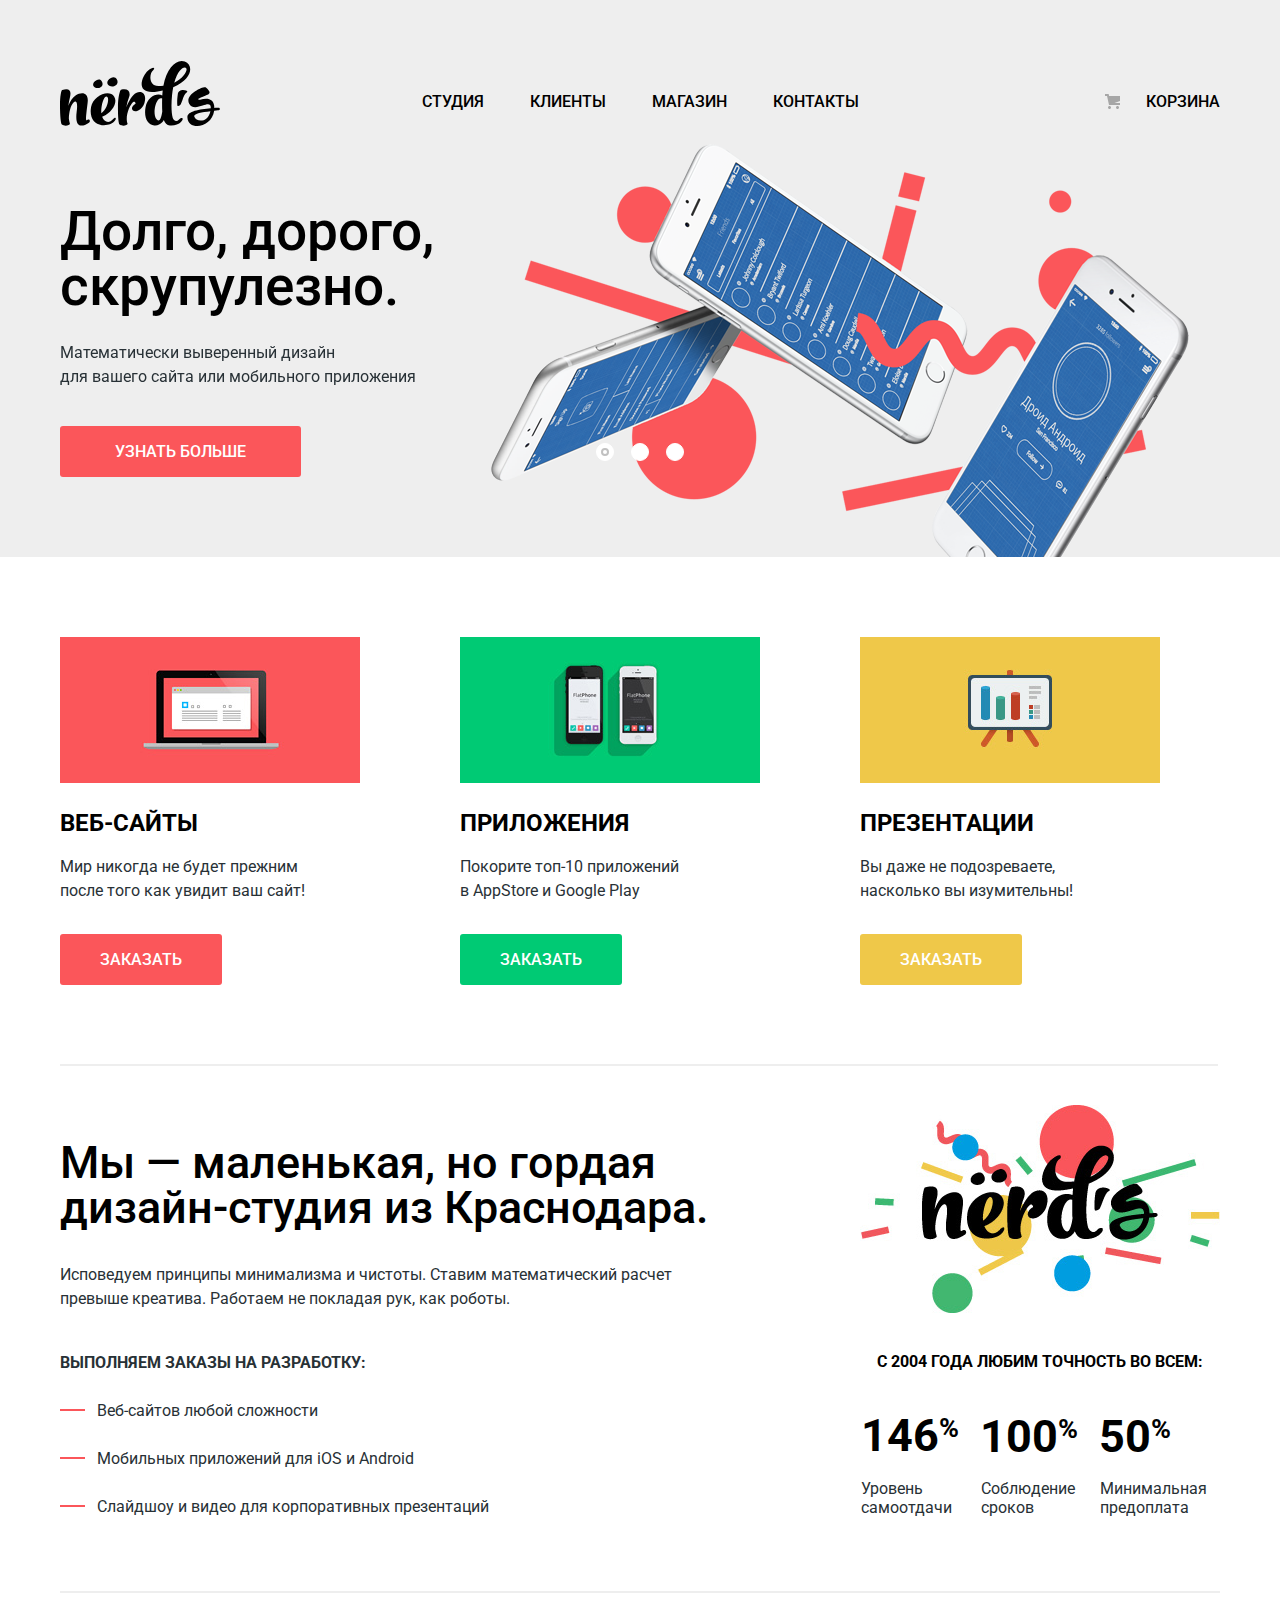
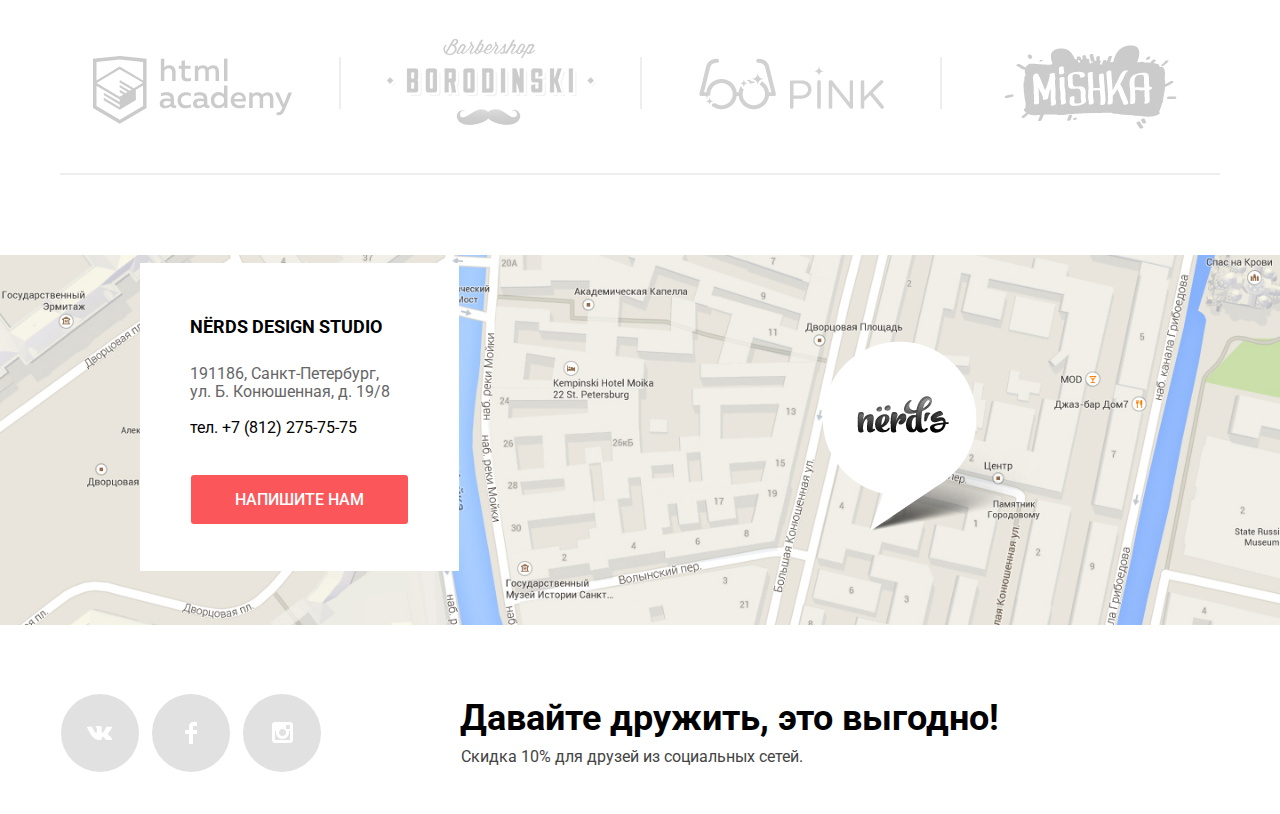
==== commit 65696e17: "куча правок" ====
--- a/index.html
+++ b/index.html
@@ -13,7 +13,7 @@
   <header class="main-header">
     <div class="main-navigation-container">
       <nav class="main-navigation">
-        <a href="index.html " class="main-logo">
+        <a href="#" class="main-logo">
           <img src="img/nerds-logo.svg" class="main-logo-item" width="160" height="65" alt="Логотип дизайн студии Нёрдс" />
         </a>
         <ul class="nav-list">
@@ -42,7 +42,7 @@
             Математически выверенный дизайн<br />
             для вашего сайта или мобильного приложения
           </p>
-          <a href="#" class="more-info-slider-btn" name="more-info-slider">Узнать больше</a>
+          <a href="#" class="more-info-slider-btn" >Узнать больше</a>
           <div class="first-slide"></div>
         </li>
         <li class="slider-item second">
@@ -54,7 +54,7 @@
             Никакого креатива, только математические формулы<br />
             для расчета идеальных пропорций
           </p>
-          <a href="#" class="more-info-slider-btn" name="more-info-slider">Узнать больше</a>
+          <a href="#" class="more-info-slider-btn" >Узнать больше</a>
           <div class="second-slide"></div>
         </li>
         <li class="slider-item third">
@@ -66,18 +66,18 @@
             Работать днем, как все? Мы против этого.<br />
             Ближе к полуночи работа только начинается.
           </p>
-          <a href="#" class="more-info-slider-btn" name="more-info-slider">Узнать больше</a>
+          <a href="#" class="more-info-slider-btn" >Узнать больше</a>
           <div class="third-slide"></div>
         </li>
       </ul>
       <div class="buttons-slider-container">
-        <button type="button" name="1-slider" class="button-slider 1-slider">
+        <button type="button" id="1-slider" class="button-slider 1-slider">
           <span class="checked-button current"></span>
         </button>
-        <button type="button" name="2-slider" class="button-slider 2-slider">
+        <button type="button" id="2-slider" class="button-slider 2-slider">
           <span class="checked-button"></span>
         </button>
-        <button type="button" name="3-slider" class="button-slider 3-slider">
+        <button type="button" id="3-slider" class="button-slider 3-slider">
           <span class="checked-button"></span>
         </button>
       </div>
@@ -89,17 +89,17 @@
           <li class="services-item img1">
             <h3>Веб-сайты</h3>
             <p>Мир никогда не будет прежним <br>после того как увидит ваш сайт!</p>
-            <a href="#" class="web-order-btn" name="Web-order">Заказать</a>
+            <a href="#" class="web-order-btn" id="Web-order">Заказать</a>
           </li>
           <li class="services-item img2">
             <h3>Приложения</h3>
             <p>Покорите топ-10 приложений <br>в AppStore и Google Play</p>
-            <a href="#" class="app-order-btn" name="App-order">Заказать</a>
+            <a href="#" class="app-order-btn" id="App-order">Заказать</a>
           </li>
           <li class="services-item img3">
             <h3>Презентации</h3>
             <p>Вы даже не подозреваете, <br>насколько вы изумительны!</p>
-            <a href="#" class="pres-order-btn" name="Pres-order">Заказать</a>
+            <a href="#" class="pres-order-btn" id="Pres-order">Заказать</a>
           </li>
         </ul>
       </section>
@@ -162,8 +162,8 @@
       <div class="address-card">
         <h4>NЁRDS DESIGN STUDIO</h4>
         <p>191186, Санкт-Петербург,<br>ул. Б. Конюшенная, д. 19/8</p>
-        <a href="tel:+7 (812) 275-75-75" class="adress-kard-a-position">тел. +7 (812) 275-75-75</a>
-        <a href="#" class="adress-btn" name="adress-btn">Напишите нам</a>
+        <a href="tel:+78122757575" class="adress-kard-a-position">тел. +7 (812) 275-75-75</a>
+        <a href="#" class="adress-btn" id="adress-btn">Напишите нам</a>
       </div>
     </div>
     <div class="footer-container">
@@ -207,8 +207,7 @@
     <button type="button" class="close-modal-button" aria-label="Закрыть"><img src="img/close-modal.svg" width="33" height="33"
       alt="Close"></button>
   </section>
-  <script src="js/modal.js"></script>
-  <script src="js/slider.js"></script>
+  <script src="js/script.js"></script>
 </body>
 
 </html>--- a/css/style.css
+++ b/css/style.css
@@ -17,6 +17,8 @@
   --product-background: #f2f2f2;
   --buy-bar-color: #4d4d4d;
   --range-line-color: #d7dcdf;
+  --range-dot: #ABABAB;
+
 
   /*Buttons*/
 
@@ -97,6 +99,7 @@
   margin-top: 23px;
   padding: 0;
   display: flex;
+  flex-wrap: wrap;
   justify-content: space-between;
   align-items: center;
   width: 437px;
@@ -121,22 +124,23 @@
   color: var(--black-text);
 }
 
-.nav-list a:hover,
-.nav-list a:focus,
+.nav-list .nav-item:hover,
+.nav-list .nav-item:focus,
 .basket a:hover,
 .basket a:focus {
   color: var(--text-guidance);
 }
-.nav-list a:active,
+.nav-list .nav-item:active,
 .basket a:active {
   cursor: default;
   mix-blend-mode: normal;
   opacity: 0.3;
   color: var(--black-text);
 }
-.nav-item.active {
+.active {
   border-bottom: 2px solid var(--text-guidance);
   padding-bottom: 19px;
+  color: var(--black-text);
 }
 /*Slider*/
 .slider-list {
@@ -267,19 +271,19 @@
 }
 .buttons-slider-container {
   width: 88px;
-  margin-left: 676px;
   display: flex;
   justify-content: space-between;
-  position: relative;
-  top: 301px;
-  left: 232px;
+  position: absolute;
+  top: 443px;
+  left: 50%;
+  transform: translateX(-50%);
   z-index: 20;
 }
 .button-slider {
   width: 18px;
   height: 18px;
   border-radius: 50%;
-  background-color: white;
+  background-color: var(--white-text);
   border: 1px solid white;
   position: relative;
   outline: none;
@@ -526,6 +530,7 @@
 /*Companies*/
 .companies {
   display: flex;
+  flex-wrap: wrap;
   justify-content: space-around;
   align-items: center;
   border-top: 2px solid var(--main-background);
@@ -661,7 +666,8 @@
   list-style: none;
   padding: 0 10px;
   display: flex;
-  width: 261px;
+  flex-wrap: wrap;
+  width: 273px;
   position: relative;
   left: -9px;
   top: 46px;
@@ -716,7 +722,7 @@
   width: 960px;
   height: 590px;
   font-family: inherit;
-  background: #ffffff;
+  background:var(--white-text);
   box-shadow: 0px 20px 40px rgba(0, 0, 0, 0.4);
   display: none;
 }
@@ -763,13 +769,13 @@
   height: 50px;
 }
 .field:hover {
-  background: #ffffff;
+  background: var(--white-text);
   border: 2px solid #b4b9bb;
   box-sizing: border-box;
   border-radius: 3px;
 }
 .field:focus {
-  background: #ffffff;
+  background:var(--white-text);
   border: 2px solid #000000;
   box-sizing: border-box;
   border-radius: 3px;
@@ -783,7 +789,7 @@
   padding-left: 14px;
 }
 .name-field:invalid {
-  background: #ffffff;
+  background: var(--white-text);
   border: 2px solid #e74246;
   box-sizing: border-box;
   border-radius: 3px;
@@ -796,7 +802,7 @@
   padding-left: 14px;
 }
 .mail-field:invalid {
-  background: #ffffff;
+  background: var(--white-text);
   border: 2px solid #e74246;
   box-sizing: border-box;
   border-radius: 3px;
@@ -938,7 +944,7 @@
   position: relative;
   top: 2px;
   height: 41px;
-  background-color: #f1f1f1;
+  background-color: var(--main-background);
   border-radius: 5px;
   margin-bottom: 16px;
   padding-top: 39px;
@@ -947,12 +953,12 @@
 }
 .range-controls .scale {
   height: 2px;
-  background: #d7dcde;
+  background: var(--range-line-color);
 }
 .range-controls .bar {
   width: 70%;
   height: 2px;
-  background: #00ca74;
+  background: var(--button-app);
 }
 .range-controls .toggle {
   position: absolute;
@@ -961,8 +967,8 @@
   width: 4px;
   height: 4px;
   padding: 0;
-  border: 8px solid #ffffff;
-  background-color: #ababab;
+  border: 8px solid var(--white-text);
+  background-color: var(--range-dot);
   border-radius: 50%;
   box-shadow: 0 2px 1px 0 #cfcfcf;
   cursor: pointer;
@@ -993,7 +999,7 @@
   color: #283136;
   border: none;
   border-radius: 5px;
-  background: #f1f1f1;
+  background: var(--main-background);
   font-weight: normal;
   font-size: 16px;
   line-height: 22px;
@@ -1285,8 +1291,9 @@
   opacity: 1;
 }
 .product-item:hover {
-  box-shadow: 0px 6px 15px rgba(0, 1, 1, 0.25);
-  border: none;
+ background: var(--white-text);
+ box-shadow: 0px 6px 15px rgba(0, 1, 1, 0.25);
+ border-radius: 5px;
 }
 .button-buy {
   position: absolute;
@@ -1401,7 +1408,7 @@
   mix-blend-mode: normal;
   color: rgba(0, 1, 1, 0.3);
 }
-.page-nav-item.active a {
+.page-nav-item.active-list a {
   background: rgba(0, 0, 0, 0.0001);
   border: 3px solid #dbdbdb;
   box-sizing: border-box;
